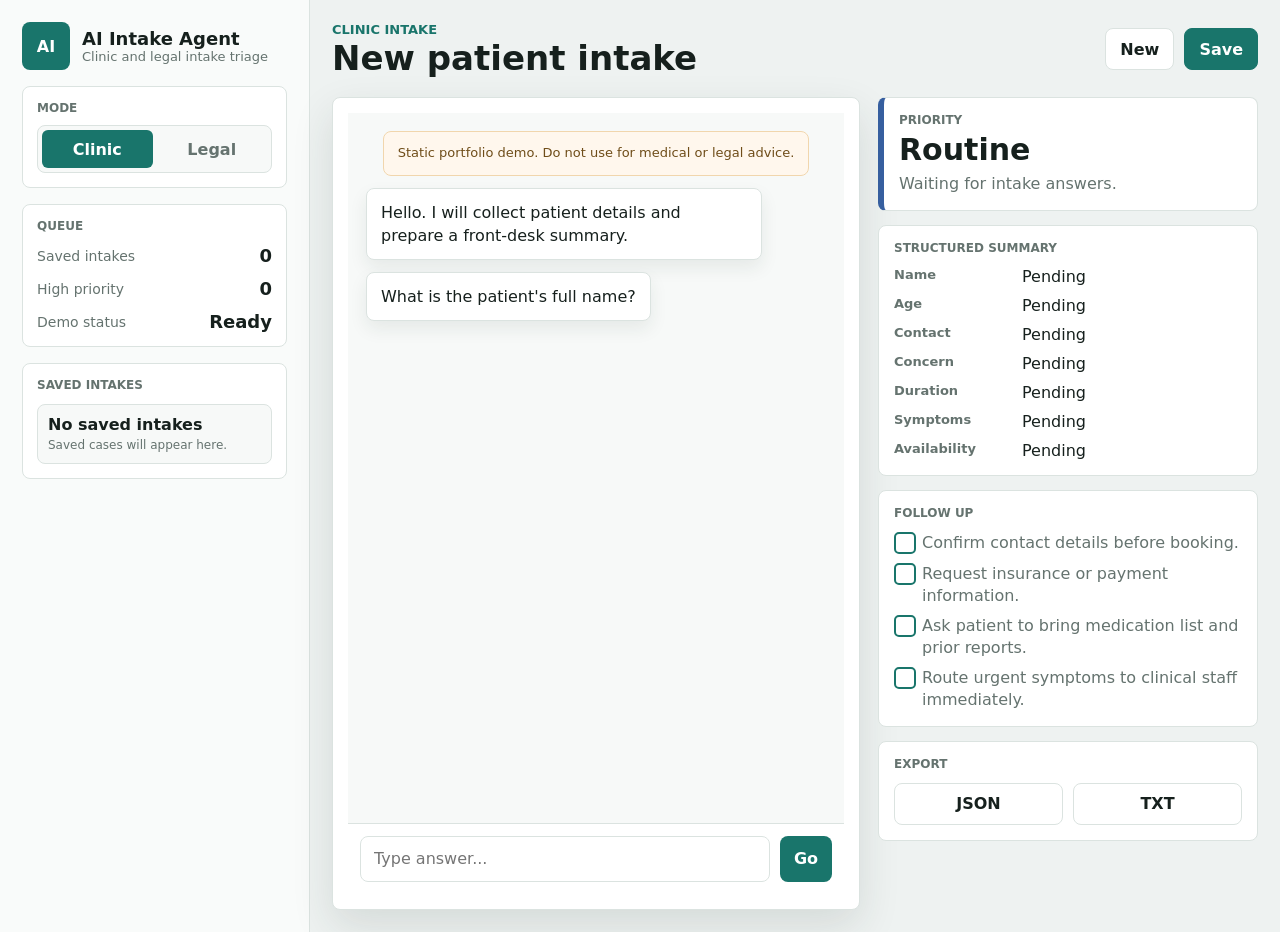
==== index.html @ abd6bd0a "Add polished static demo for GitHub Pages" ====
<!doctype html>
<html lang="en">
<head>
  <meta charset="utf-8">
  <meta name="viewport" content="width=device-width, initial-scale=1">
  <title>AI Intake Agent - Static Demo</title>
  <style>
    :root {
      color-scheme: light;
      --bg: #eef2f1;
      --surface: #ffffff;
      --surface-soft: #f7f9f8;
      --ink: #16201d;
      --muted: #65736f;
      --line: #dbe3e0;
      --teal: #19756b;
      --teal-dark: #105b54;
      --blue: #365f9f;
      --amber: #b97818;
      --red: #d45c45;
      --shadow: 0 16px 42px rgba(31, 46, 43, 0.12);
    }
    * { box-sizing: border-box; }
    body {
      margin: 0;
      min-height: 100vh;
      background: var(--bg);
      color: var(--ink);
      font-family: Inter, ui-sans-serif, system-ui, -apple-system, BlinkMacSystemFont, "Segoe UI", sans-serif;
    }
    button, input, textarea, select { font: inherit; }
    button { cursor: pointer; }
    .app-shell { display: grid; grid-template-columns: 310px minmax(0, 1fr); min-height: 100vh; }
    .sidebar { display: flex; flex-direction: column; gap: 16px; padding: 22px; background: #f9fbfa; border-right: 1px solid var(--line); }
    .brand { display: grid; grid-template-columns: 48px 1fr; gap: 12px; align-items: center; min-width: 0; }
    .brand-mark { display: grid; place-items: center; width: 48px; height: 48px; border-radius: 8px; background: var(--teal); color: #fff; font-weight: 900; }
    h1, h2, h3, p { margin: 0; }
    h1 { font-size: 18px; line-height: 1.2; }
    .muted { color: var(--muted); font-size: 13px; }
    .panel, .card { background: var(--surface); border: 1px solid var(--line); border-radius: 8px; }
    .panel { padding: 14px; }
    .label { color: var(--muted); font-size: 12px; font-weight: 800; letter-spacing: 0; text-transform: uppercase; }
    .segment { display: grid; grid-template-columns: 1fr 1fr; gap: 4px; margin-top: 10px; padding: 4px; border-radius: 8px; background: var(--surface-soft); border: 1px solid var(--line); }
    .segment button { min-height: 38px; border: 0; border-radius: 6px; background: transparent; color: var(--muted); font-weight: 800; }
    .segment button.active { background: var(--teal); color: #fff; }
    .metric { display: flex; align-items: center; justify-content: space-between; gap: 12px; padding-top: 12px; color: var(--muted); font-size: 14px; }
    .metric strong { color: var(--ink); font-size: 18px; }
    .saved-list { display: grid; gap: 8px; margin-top: 12px; }
    .saved-item { width: 100%; min-height: 56px; padding: 10px; border: 1px solid var(--line); border-radius: 8px; background: var(--surface-soft); text-align: left; }
    .saved-item strong { display: block; overflow: hidden; text-overflow: ellipsis; white-space: nowrap; }
    .saved-item span { color: var(--muted); font-size: 12px; }
    .workspace { min-width: 0; padding: 22px; }
    .topbar { display: flex; align-items: center; justify-content: space-between; gap: 18px; margin-bottom: 20px; }
    .tag { color: var(--teal); font-size: 13px; font-weight: 900; text-transform: uppercase; }
    h2 { margin-top: 4px; font-size: 34px; line-height: 1.05; }
    .actions { display: flex; gap: 10px; }
    .button { display: inline-flex; align-items: center; justify-content: center; min-height: 42px; padding: 0 14px; border-radius: 8px; border: 1px solid var(--line); background: #fff; color: var(--ink); font-weight: 850; text-decoration: none; }
    .button.primary { border-color: var(--teal); background: var(--teal); color: #fff; }
    .main-grid { display: grid; grid-template-columns: minmax(0, 1fr) 380px; gap: 18px; align-items: start; }
    .chat-card { display: grid; grid-template-rows: minmax(430px, calc(100vh - 190px)) auto; overflow: hidden; box-shadow: var(--shadow); }
    .conversation { display: flex; flex-direction: column; gap: 12px; overflow-y: auto; padding: 18px; background: var(--surface-soft); }
    .message { max-width: 86%; padding: 12px 14px; border-radius: 8px; line-height: 1.45; box-shadow: 0 8px 18px rgba(31, 46, 43, 0.08); }
    .message.agent { align-self: flex-start; background: #fff; border: 1px solid var(--line); }
    .message.user { align-self: flex-end; background: var(--teal); color: #fff; }
    .message.system { align-self: center; max-width: 100%; background: #fff7ed; border: 1px solid #f1d6ad; color: #6f4d19; box-shadow: none; font-size: 13px; }
    .quick-replies { display: flex; flex-wrap: wrap; gap: 8px; margin-top: 8px; }
    .quick-reply { min-height: 34px; padding: 0 10px; border: 1px solid var(--line); border-radius: 999px; background: #fff; color: var(--teal-dark); font-weight: 800; }
    .composer { display: grid; grid-template-columns: 1fr 52px; gap: 10px; padding: 12px; border-top: 1px solid var(--line); background: #fff; }
    .composer input { min-width: 0; height: 46px; border: 1px solid var(--line); border-radius: 8px; padding: 0 13px; color: var(--ink); outline: none; }
    .composer input:focus { border-color: var(--teal); box-shadow: 0 0 0 3px rgba(25, 117, 107, 0.13); }
    .send { width: 52px; min-height: 46px; border: 0; border-radius: 8px; background: var(--teal); color: #fff; font-weight: 900; }
    .summary { display: flex; flex-direction: column; gap: 14px; min-width: 0; }
    .card { padding: 15px; }
    .priority { border-left: 6px solid var(--blue); }
    .priority.medium { border-left-color: var(--amber); }
    .priority.high { border-left-color: var(--red); }
    .priority-value { margin-top: 8px; font-size: 30px; font-weight: 900; line-height: 1; }
    .priority p { margin-top: 8px; color: var(--muted); line-height: 1.4; }
    .summary-list { display: grid; gap: 10px; margin-top: 12px; }
    .summary-row { display: grid; grid-template-columns: 118px minmax(0, 1fr); gap: 10px; }
    .summary-row b { color: var(--muted); font-size: 13px; }
    .summary-row span { overflow-wrap: anywhere; }
    .checklist { display: grid; gap: 9px; margin: 12px 0 0; padding: 0; list-style: none; }
    .checklist li { display: grid; grid-template-columns: 20px 1fr; gap: 8px; color: var(--muted); line-height: 1.35; }
    .checklist li:before { content: ""; width: 18px; height: 18px; border-radius: 5px; border: 2px solid var(--teal); }
    .export-row { display: grid; grid-template-columns: 1fr 1fr; gap: 10px; margin-top: 12px; }
    @media (max-width: 1040px) { .app-shell, .main-grid { grid-template-columns: 1fr; } .sidebar { border-right: 0; border-bottom: 1px solid var(--line); } .chat-card { grid-template-rows: minmax(420px, 58vh) auto; } }
    @media (max-width: 680px) { .sidebar, .workspace { padding: 14px; } .topbar { align-items: stretch; flex-direction: column; } h2 { font-size: 28px; } .actions, .export-row { display: grid; grid-template-columns: 1fr 1fr; } .message { max-width: 94%; } .summary-row { grid-template-columns: 1fr; gap: 3px; } }
  </style>
</head>
<body>
  <main class="app-shell">
    <aside class="sidebar" aria-label="Workspace">
      <div class="brand"><div class="brand-mark">AI</div><div><h1>AI Intake Agent</h1><p class="muted">Clinic and legal intake triage</p></div></div>
      <section class="panel"><div class="label">Mode</div><div class="segment"><button class="active" data-mode="clinic">Clinic</button><button data-mode="legal">Legal</button></div></section>
      <section class="panel"><div class="label">Queue</div><div class="metric"><span>Saved intakes</span><strong id="savedCount">0</strong></div><div class="metric"><span>High priority</span><strong id="urgentCount">0</strong></div><div class="metric"><span>Demo status</span><strong>Ready</strong></div></section>
      <section class="panel"><div class="label">Saved Intakes</div><div class="saved-list" id="savedList"></div></section>
    </aside>
    <section class="workspace">
      <header class="topbar"><div><p class="tag" id="modeLabel">Clinic intake</p><h2 id="screenTitle">New patient intake</h2></div><div class="actions"><button class="button" id="newIntake">New</button><button class="button primary" id="saveCase">Save</button></div></header>
      <div class="main-grid">
        <section class="card chat-card" aria-label="Intake chat"><div class="conversation" id="conversation"></div><form class="composer" id="composer"><input id="answerInput" autocomplete="off" placeholder="Type answer..."><button class="send" type="submit">Go</button></form></section>
        <aside class="summary" aria-label="Summary">
          <section class="card priority" id="priorityCard"><div class="label">Priority</div><div class="priority-value" id="priorityValue">Routine</div><p id="priorityReason">Waiting for intake answers.</p></section>
          <section class="card"><div class="label">Structured Summary</div><div class="summary-list" id="summaryList"></div></section>
          <section class="card"><div class="label">Follow Up</div><ul class="checklist" id="followUpList"></ul></section>
          <section class="card"><div class="label">Export</div><div class="export-row"><button class="button" id="downloadJson">JSON</button><button class="button" id="downloadTxt">TXT</button></div></section>
        </aside>
      </div>
    </section>
  </main>
<script>
const flows={clinic:{label:"Clinic intake",title:"New patient intake",intro:"Hello. I will collect patient details and prepare a front-desk summary.",fields:[["name","Name","What is the patient's full name?"],["age","Age","What is the patient's age?"],["contact","Contact","What phone number or email should the clinic use?"],["concern","Concern","What is the main health concern or appointment reason?"],["duration","Duration","When did this start?",["Today","This week","1-4 weeks","More than a month"]],["symptoms","Symptoms","Any symptoms, medications, allergies, or relevant history?"],["availability","Availability","What appointment time works best?",["Morning","Afternoon","Evening","Any time"]]],follow:["Confirm contact details before booking.","Request insurance or payment information.","Ask patient to bring medication list and prior reports.","Route urgent symptoms to clinical staff immediately."],high:["chest pain","cannot breathe","can't breathe","severe bleeding","stroke","unconscious","suicide","overdose"],medium:["high fever","difficulty breathing","severe pain","fainted","infection","injury"]},legal:{label:"Legal intake",title:"New client intake",intro:"Hello. I will collect matter details and prepare an attorney review summary.",fields:[["name","Name","What is the client's full name?"],["contact","Contact","What phone number or email should the firm use?"],["matter","Matter","What type of legal matter is this?",["Family","Immigration","Contract","Property","Employment"]],["party","Other Party","Who is the opposing party or related organization, if any?"],["deadline","Deadline","Is there a court date, filing deadline, notice date, or urgent timeline?"],["summary","Summary","Briefly describe what happened."],["documents","Documents","What documents are available?",["Contract","Notice","Court papers","Emails","None yet"]]],follow:["Run conflict check before consultation.","Collect government ID and key documents.","Confirm jurisdiction and deadline dates.","Route urgent court dates to an attorney immediately."],high:["court today","court tomorrow","deadline today","deadline tomorrow","eviction","arrest","served","deported"],medium:["court","deadline","notice","summons","lawsuit","termination"]}};
const state={mode:"clinic",step:0,answers:{},messages:[],saved:JSON.parse(localStorage.getItem("ai-intake-agent-demo")||"[]")};
const $=s=>document.querySelector(s);const $$=s=>[...document.querySelectorAll(s)];
function flow(){return flows[state.mode]}function esc(v){return String(v??"").replace(/[&<>"']/g,c=>({"&":"&amp;","<":"&lt;",">":"&gt;","\"":"&quot;","'":"&#039;"}[c]))}
function start(){state.step=0;state.answers={};state.messages=[["system","Static portfolio demo. Do not use for medical or legal advice."],["agent",flow().intro]];ask();render()}
function ask(){const field=flow().fields[state.step];state.messages.push(field?["agent",field[2],field[3]||[]]:["agent","Intake complete. The summary, priority, and follow-up list are ready."])}
function send(value){const text=value.trim();const field=flow().fields[state.step];if(!text||!field)return;state.messages.push(["user",text]);state.answers[field[0]]=text;state.step+=1;ask();render()}
function priority(){const text=Object.values(state.answers).join(" ").toLowerCase();const high=flow().high.find(k=>text.includes(k));const medium=flow().medium.find(k=>text.includes(k));if(high)return{level:"High",className:"high",reason:`Flagged because the intake mentions "${high}".`};if(medium)return{level:"Medium",className:"medium",reason:`Review soon because the intake mentions "${medium}".`};return{level:"Routine",className:"",reason:Object.keys(state.answers).length?"No urgent terms detected in the current intake.":"Waiting for intake answers."}}
function rows(){return flow().fields.map(f=>({label:f[1],value:state.answers[f[0]]||"Pending"}))}
function render(){renderHeader();renderMessages();renderSummary();renderSaved()}
function renderHeader(){$("#modeLabel").textContent=flow().label;$("#screenTitle").textContent=flow().title;$$(".segment button").forEach(b=>b.classList.toggle("active",b.dataset.mode===state.mode))}
function renderMessages(){const box=$("#conversation");box.innerHTML="";state.messages.forEach((message,index)=>{const el=document.createElement("div");el.className=`message ${message[0]}`;el.textContent=message[1];if(message[2]?.length&&index===state.messages.length-1){const replies=document.createElement("div");replies.className="quick-replies";message[2].forEach(reply=>{const b=document.createElement("button");b.type="button";b.className="quick-reply";b.textContent=reply;b.onclick=()=>send(reply);replies.append(b)});el.append(replies)}box.append(el)});box.scrollTop=box.scrollHeight}
function renderSummary(){const p=priority();$("#priorityCard").className=`card priority ${p.className}`.trim();$("#priorityValue").textContent=p.level;$("#priorityReason").textContent=p.reason;$("#summaryList").innerHTML=rows().map(r=>`<div class="summary-row"><b>${esc(r.label)}</b><span>${esc(r.value)}</span></div>`).join("");$("#followUpList").innerHTML=flow().follow.map(item=>`<li>${esc(item)}</li>`).join("")}
function renderSaved(){$("#savedCount").textContent=state.saved.length;$("#urgentCount").textContent=state.saved.filter(item=>item.priority==="High").length;$("#savedList").innerHTML=state.saved.length?state.saved.slice(0,7).map(item=>`<button class="saved-item"><strong>${esc(item.name||"Unnamed intake")}</strong><span>${esc(item.mode)} | ${esc(item.priority)}</span></button>`).join(""):`<div class="saved-item"><strong>No saved intakes</strong><span>Saved cases will appear here.</span></div>`}
function payload(){const p=priority();return{product:"AI Intake Agent",mode:flow().label,priority:p.level,priorityReason:p.reason,summary:Object.fromEntries(rows().map(r=>[r.label,r.value])),followUp:flow().follow,createdAt:new Date().toISOString()}}
function download(name,content,type){const url=URL.createObjectURL(new Blob([content],{type}));const a=document.createElement("a");a.href=url;a.download=name;a.click();URL.revokeObjectURL(url)}
$("#composer").addEventListener("submit",e=>{e.preventDefault();send($("#answerInput").value);$("#answerInput").value=""});$$(".segment button").forEach(b=>b.onclick=()=>{state.mode=b.dataset.mode;start()});$("#newIntake").onclick=start;$("#saveCase").onclick=()=>{if(!Object.keys(state.answers).length){alert("Add intake answers before saving.");return}const p=priority();state.saved.unshift({name:state.answers.name,mode:flow().label,priority:p.level,answers:{...state.answers}});localStorage.setItem("ai-intake-agent-demo",JSON.stringify(state.saved));renderSaved()};$("#downloadJson").onclick=()=>download("intake-summary.json",JSON.stringify(payload(),null,2),"application/json");$("#downloadTxt").onclick=()=>download("intake-summary.txt",JSON.stringify(payload(),null,2),"text/plain");start();
</script>
</body>
</html>
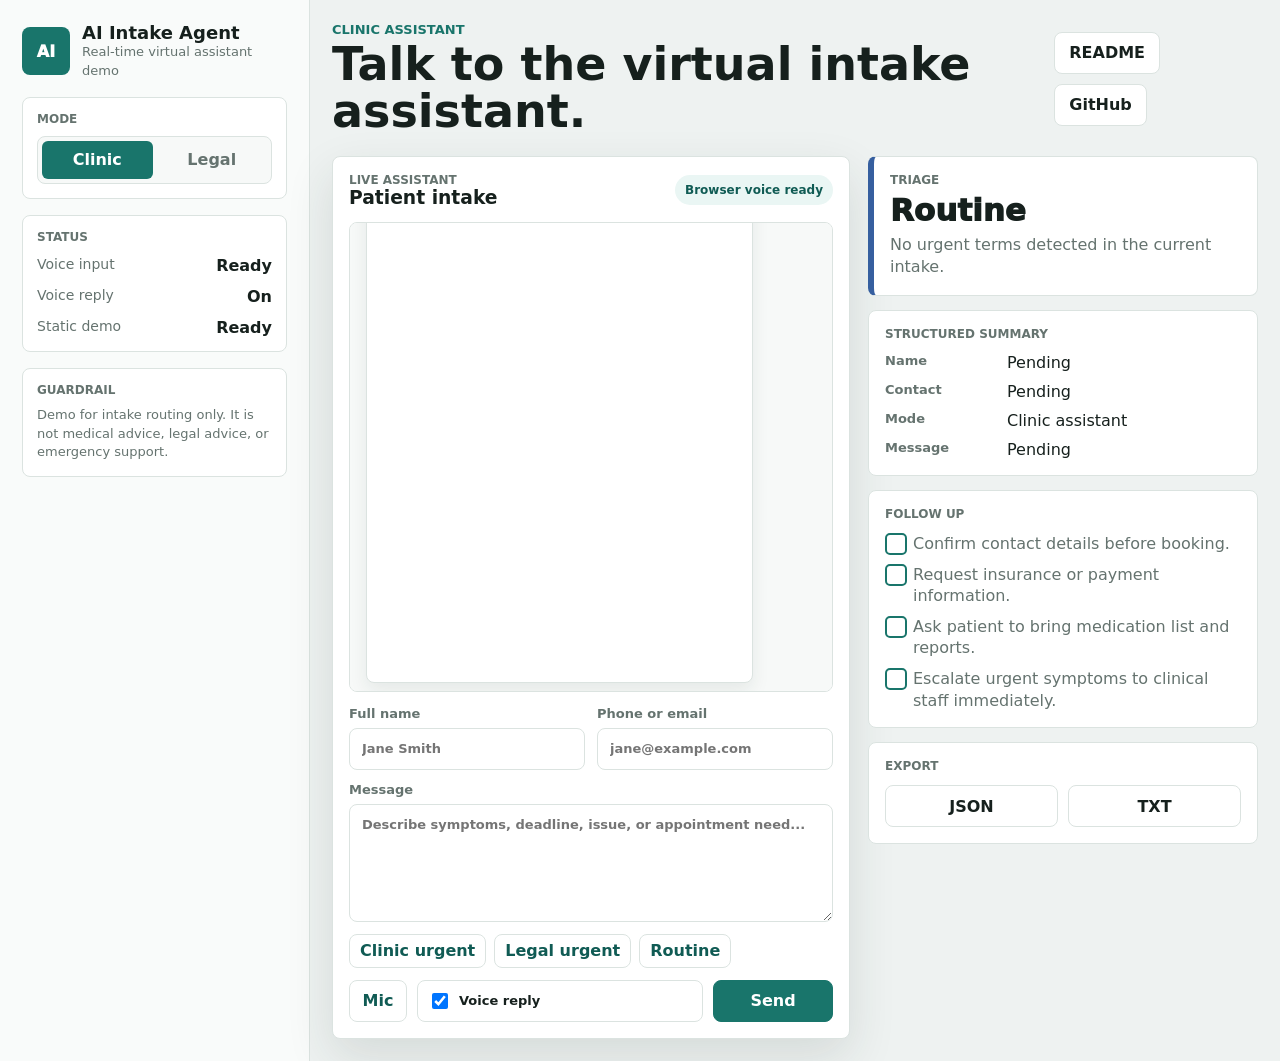
==== commit a386b58f: "Upgrade static demo with voice assistant" ====
--- a/index.html
+++ b/index.html
@@ -3,130 +3,38 @@
 <head>
   <meta charset="utf-8">
   <meta name="viewport" content="width=device-width, initial-scale=1">
-  <title>AI Intake Agent - Static Demo</title>
+  <title>AI Intake Agent - Voice Demo</title>
   <style>
-    :root {
-      color-scheme: light;
-      --bg: #eef2f1;
-      --surface: #ffffff;
-      --surface-soft: #f7f9f8;
-      --ink: #16201d;
-      --muted: #65736f;
-      --line: #dbe3e0;
-      --teal: #19756b;
-      --teal-dark: #105b54;
-      --blue: #365f9f;
-      --amber: #b97818;
-      --red: #d45c45;
-      --shadow: 0 16px 42px rgba(31, 46, 43, 0.12);
-    }
-    * { box-sizing: border-box; }
-    body {
-      margin: 0;
-      min-height: 100vh;
-      background: var(--bg);
-      color: var(--ink);
-      font-family: Inter, ui-sans-serif, system-ui, -apple-system, BlinkMacSystemFont, "Segoe UI", sans-serif;
-    }
-    button, input, textarea, select { font: inherit; }
-    button { cursor: pointer; }
-    .app-shell { display: grid; grid-template-columns: 310px minmax(0, 1fr); min-height: 100vh; }
-    .sidebar { display: flex; flex-direction: column; gap: 16px; padding: 22px; background: #f9fbfa; border-right: 1px solid var(--line); }
-    .brand { display: grid; grid-template-columns: 48px 1fr; gap: 12px; align-items: center; min-width: 0; }
-    .brand-mark { display: grid; place-items: center; width: 48px; height: 48px; border-radius: 8px; background: var(--teal); color: #fff; font-weight: 900; }
-    h1, h2, h3, p { margin: 0; }
-    h1 { font-size: 18px; line-height: 1.2; }
-    .muted { color: var(--muted); font-size: 13px; }
-    .panel, .card { background: var(--surface); border: 1px solid var(--line); border-radius: 8px; }
-    .panel { padding: 14px; }
-    .label { color: var(--muted); font-size: 12px; font-weight: 800; letter-spacing: 0; text-transform: uppercase; }
-    .segment { display: grid; grid-template-columns: 1fr 1fr; gap: 4px; margin-top: 10px; padding: 4px; border-radius: 8px; background: var(--surface-soft); border: 1px solid var(--line); }
-    .segment button { min-height: 38px; border: 0; border-radius: 6px; background: transparent; color: var(--muted); font-weight: 800; }
-    .segment button.active { background: var(--teal); color: #fff; }
-    .metric { display: flex; align-items: center; justify-content: space-between; gap: 12px; padding-top: 12px; color: var(--muted); font-size: 14px; }
-    .metric strong { color: var(--ink); font-size: 18px; }
-    .saved-list { display: grid; gap: 8px; margin-top: 12px; }
-    .saved-item { width: 100%; min-height: 56px; padding: 10px; border: 1px solid var(--line); border-radius: 8px; background: var(--surface-soft); text-align: left; }
-    .saved-item strong { display: block; overflow: hidden; text-overflow: ellipsis; white-space: nowrap; }
-    .saved-item span { color: var(--muted); font-size: 12px; }
-    .workspace { min-width: 0; padding: 22px; }
-    .topbar { display: flex; align-items: center; justify-content: space-between; gap: 18px; margin-bottom: 20px; }
-    .tag { color: var(--teal); font-size: 13px; font-weight: 900; text-transform: uppercase; }
-    h2 { margin-top: 4px; font-size: 34px; line-height: 1.05; }
-    .actions { display: flex; gap: 10px; }
-    .button { display: inline-flex; align-items: center; justify-content: center; min-height: 42px; padding: 0 14px; border-radius: 8px; border: 1px solid var(--line); background: #fff; color: var(--ink); font-weight: 850; text-decoration: none; }
-    .button.primary { border-color: var(--teal); background: var(--teal); color: #fff; }
-    .main-grid { display: grid; grid-template-columns: minmax(0, 1fr) 380px; gap: 18px; align-items: start; }
-    .chat-card { display: grid; grid-template-rows: minmax(430px, calc(100vh - 190px)) auto; overflow: hidden; box-shadow: var(--shadow); }
-    .conversation { display: flex; flex-direction: column; gap: 12px; overflow-y: auto; padding: 18px; background: var(--surface-soft); }
-    .message { max-width: 86%; padding: 12px 14px; border-radius: 8px; line-height: 1.45; box-shadow: 0 8px 18px rgba(31, 46, 43, 0.08); }
-    .message.agent { align-self: flex-start; background: #fff; border: 1px solid var(--line); }
-    .message.user { align-self: flex-end; background: var(--teal); color: #fff; }
-    .message.system { align-self: center; max-width: 100%; background: #fff7ed; border: 1px solid #f1d6ad; color: #6f4d19; box-shadow: none; font-size: 13px; }
-    .quick-replies { display: flex; flex-wrap: wrap; gap: 8px; margin-top: 8px; }
-    .quick-reply { min-height: 34px; padding: 0 10px; border: 1px solid var(--line); border-radius: 999px; background: #fff; color: var(--teal-dark); font-weight: 800; }
-    .composer { display: grid; grid-template-columns: 1fr 52px; gap: 10px; padding: 12px; border-top: 1px solid var(--line); background: #fff; }
-    .composer input { min-width: 0; height: 46px; border: 1px solid var(--line); border-radius: 8px; padding: 0 13px; color: var(--ink); outline: none; }
-    .composer input:focus { border-color: var(--teal); box-shadow: 0 0 0 3px rgba(25, 117, 107, 0.13); }
-    .send { width: 52px; min-height: 46px; border: 0; border-radius: 8px; background: var(--teal); color: #fff; font-weight: 900; }
-    .summary { display: flex; flex-direction: column; gap: 14px; min-width: 0; }
-    .card { padding: 15px; }
-    .priority { border-left: 6px solid var(--blue); }
-    .priority.medium { border-left-color: var(--amber); }
-    .priority.high { border-left-color: var(--red); }
-    .priority-value { margin-top: 8px; font-size: 30px; font-weight: 900; line-height: 1; }
-    .priority p { margin-top: 8px; color: var(--muted); line-height: 1.4; }
-    .summary-list { display: grid; gap: 10px; margin-top: 12px; }
-    .summary-row { display: grid; grid-template-columns: 118px minmax(0, 1fr); gap: 10px; }
-    .summary-row b { color: var(--muted); font-size: 13px; }
-    .summary-row span { overflow-wrap: anywhere; }
-    .checklist { display: grid; gap: 9px; margin: 12px 0 0; padding: 0; list-style: none; }
-    .checklist li { display: grid; grid-template-columns: 20px 1fr; gap: 8px; color: var(--muted); line-height: 1.35; }
-    .checklist li:before { content: ""; width: 18px; height: 18px; border-radius: 5px; border: 2px solid var(--teal); }
-    .export-row { display: grid; grid-template-columns: 1fr 1fr; gap: 10px; margin-top: 12px; }
-    @media (max-width: 1040px) { .app-shell, .main-grid { grid-template-columns: 1fr; } .sidebar { border-right: 0; border-bottom: 1px solid var(--line); } .chat-card { grid-template-rows: minmax(420px, 58vh) auto; } }
-    @media (max-width: 680px) { .sidebar, .workspace { padding: 14px; } .topbar { align-items: stretch; flex-direction: column; } h2 { font-size: 28px; } .actions, .export-row { display: grid; grid-template-columns: 1fr 1fr; } .message { max-width: 94%; } .summary-row { grid-template-columns: 1fr; gap: 3px; } }
+    :root{color-scheme:light;--bg:#eef2f1;--surface:#fff;--soft:#f7f9f8;--ink:#16201d;--muted:#65736f;--line:#dbe3e0;--teal:#19756b;--teal-dark:#105b54;--blue:#365f9f;--amber:#b97818;--red:#d45c45;--shadow:0 18px 48px rgba(31,46,43,.12)}
+    *{box-sizing:border-box}body{margin:0;min-height:100vh;background:var(--bg);color:var(--ink);font-family:Inter,ui-sans-serif,system-ui,-apple-system,BlinkMacSystemFont,"Segoe UI",sans-serif}button,input,textarea{font:inherit}button{cursor:pointer}h1,h2,h3,p{margin:0}.muted{color:var(--muted);font-size:13px;line-height:1.45}.app{display:grid;grid-template-columns:310px minmax(0,1fr);min-height:100vh}.side{display:flex;flex-direction:column;gap:16px;padding:22px;background:#f9fbfa;border-right:1px solid var(--line)}.brand{display:grid;grid-template-columns:48px 1fr;gap:12px;align-items:center}.mark{display:grid;place-items:center;width:48px;height:48px;border-radius:8px;background:var(--teal);color:#fff;font-weight:950}h1{font-size:18px}.panel,.card{background:var(--surface);border:1px solid var(--line);border-radius:8px}.panel{padding:14px}.label{color:var(--muted);font-size:12px;font-weight:850;letter-spacing:0;text-transform:uppercase}.segment{display:grid;grid-template-columns:1fr 1fr;gap:4px;margin-top:10px;padding:4px;border:1px solid var(--line);border-radius:8px;background:var(--soft)}.segment button{min-height:38px;border:0;border-radius:6px;background:transparent;color:var(--muted);font-weight:850}.segment button.active{background:var(--teal);color:#fff}.metric{display:flex;justify-content:space-between;gap:12px;padding-top:12px;color:var(--muted);font-size:14px}.metric strong{color:var(--ink);font-size:16px}.work{padding:22px;min-width:0}.top{display:flex;align-items:center;justify-content:space-between;gap:18px;margin-bottom:20px}.tag{color:var(--teal);font-size:13px;font-weight:900;text-transform:uppercase}h2{margin-top:4px;max-width:720px;font-size:clamp(28px,4vw,46px);line-height:1.03}.actions{display:flex;gap:10px;flex-wrap:wrap}.button,.chip,.icon{display:inline-flex;align-items:center;justify-content:center;border-radius:8px;font-weight:850;text-decoration:none}.button{min-height:42px;padding:0 14px;border:1px solid var(--line);background:#fff;color:var(--ink)}.button.primary{border-color:var(--teal);background:var(--teal);color:#fff}.grid{display:grid;grid-template-columns:minmax(0,1fr)390px;gap:18px;align-items:start}.card{padding:16px}.assistant{display:grid;grid-template-rows:auto minmax(330px,calc(100vh - 430px)) auto;gap:14px;min-height:calc(100vh - 136px);box-shadow:var(--shadow)}.head{display:flex;align-items:center;justify-content:space-between;gap:14px}.pill{display:inline-flex;align-items:center;min-height:30px;padding:0 10px;border-radius:999px;background:#eaf6f4;color:var(--teal-dark);font-size:12px;font-weight:850;white-space:nowrap}.chat{display:flex;flex-direction:column;gap:12px;overflow-y:auto;padding:16px;border:1px solid var(--line);border-radius:8px;background:var(--soft)}.bubble{max-width:86%;padding:12px 14px;border-radius:8px;line-height:1.45;box-shadow:0 8px 18px rgba(31,46,43,.08)}.bubble.assistant{align-self:flex-start;background:#fff;border:1px solid var(--line)}.bubble.user{align-self:flex-end;background:var(--teal);color:#fff}.form{display:grid;gap:12px}.identity{display:grid;grid-template-columns:1fr 1fr;gap:12px}label{display:grid;gap:7px;color:var(--muted);font-size:13px;font-weight:800}input,textarea{width:100%;min-width:0;border:1px solid var(--line);border-radius:8px;background:#fff;color:var(--ink);outline:none}input{height:42px;padding:0 12px}textarea{padding:11px 12px;resize:vertical;line-height:1.45}input:focus,textarea:focus{border-color:var(--teal);box-shadow:0 0 0 3px rgba(25,117,107,.13)}.examples{display:flex;flex-wrap:wrap;gap:8px}.chip{min-height:34px;padding:0 10px;border:1px solid var(--line);background:#fff;color:var(--teal-dark)}.composer{display:grid;grid-template-columns:auto 1fr 120px;gap:10px;align-items:center}.icon{min-width:58px;min-height:42px;border:1px solid var(--line);background:#fff;color:var(--teal-dark)}.icon.recording{border-color:var(--red);background:#fff1ee;color:var(--red)}.switch{display:flex;align-items:center;gap:8px;min-height:42px;padding:0 10px;border:1px solid var(--line);border-radius:8px;background:#fff;color:var(--ink)}.switch input{width:16px;height:16px}.summary{display:flex;flex-direction:column;gap:14px}.priority{border-left:6px solid var(--blue)}.priority.medium{border-left-color:var(--amber)}.priority.high{border-left-color:var(--red)}.pv{margin-top:8px;font-size:31px;font-weight:950;line-height:1}.priority p{margin-top:8px;color:var(--muted);line-height:1.4}.rows{display:grid;gap:10px;margin-top:12px}.row{display:grid;grid-template-columns:112px minmax(0,1fr);gap:10px}.row b{color:var(--muted);font-size:13px}.row span{overflow-wrap:anywhere}.list{display:grid;gap:9px;margin:12px 0 0;padding:0;list-style:none}.list li{display:grid;grid-template-columns:20px 1fr;gap:8px;color:var(--muted);line-height:1.35}.list li:before{content:"";width:18px;height:18px;border-radius:5px;border:2px solid var(--teal)}.export{display:grid;grid-template-columns:1fr 1fr;gap:10px;margin-top:12px}@media(max-width:1080px){.app,.grid{grid-template-columns:1fr}.side{border-right:0;border-bottom:1px solid var(--line)}.assistant{min-height:auto;grid-template-rows:auto minmax(360px,52vh) auto}}@media(max-width:700px){.side,.work{padding:14px}.top,.head{align-items:stretch;flex-direction:column}.identity,.composer,.row,.export{grid-template-columns:1fr}.actions{display:grid;grid-template-columns:1fr 1fr}.bubble{max-width:94%}.button,.icon{width:100%}}
   </style>
 </head>
 <body>
-  <main class="app-shell">
-    <aside class="sidebar" aria-label="Workspace">
-      <div class="brand"><div class="brand-mark">AI</div><div><h1>AI Intake Agent</h1><p class="muted">Clinic and legal intake triage</p></div></div>
-      <section class="panel"><div class="label">Mode</div><div class="segment"><button class="active" data-mode="clinic">Clinic</button><button data-mode="legal">Legal</button></div></section>
-      <section class="panel"><div class="label">Queue</div><div class="metric"><span>Saved intakes</span><strong id="savedCount">0</strong></div><div class="metric"><span>High priority</span><strong id="urgentCount">0</strong></div><div class="metric"><span>Demo status</span><strong>Ready</strong></div></section>
-      <section class="panel"><div class="label">Saved Intakes</div><div class="saved-list" id="savedList"></div></section>
-    </aside>
-    <section class="workspace">
-      <header class="topbar"><div><p class="tag" id="modeLabel">Clinic intake</p><h2 id="screenTitle">New patient intake</h2></div><div class="actions"><button class="button" id="newIntake">New</button><button class="button primary" id="saveCase">Save</button></div></header>
-      <div class="main-grid">
-        <section class="card chat-card" aria-label="Intake chat"><div class="conversation" id="conversation"></div><form class="composer" id="composer"><input id="answerInput" autocomplete="off" placeholder="Type answer..."><button class="send" type="submit">Go</button></form></section>
-        <aside class="summary" aria-label="Summary">
-          <section class="card priority" id="priorityCard"><div class="label">Priority</div><div class="priority-value" id="priorityValue">Routine</div><p id="priorityReason">Waiting for intake answers.</p></section>
-          <section class="card"><div class="label">Structured Summary</div><div class="summary-list" id="summaryList"></div></section>
-          <section class="card"><div class="label">Follow Up</div><ul class="checklist" id="followUpList"></ul></section>
-          <section class="card"><div class="label">Export</div><div class="export-row"><button class="button" id="downloadJson">JSON</button><button class="button" id="downloadTxt">TXT</button></div></section>
-        </aside>
-      </div>
-    </section>
-  </main>
+<main class="app">
+  <aside class="side">
+    <div class="brand"><div class="mark">AI</div><div><h1>AI Intake Agent</h1><p class="muted">Real-time virtual assistant demo</p></div></div>
+    <section class="panel"><div class="label">Mode</div><div class="segment" id="modeTabs"><button class="active" data-mode="clinic">Clinic</button><button data-mode="legal">Legal</button></div></section>
+    <section class="panel"><div class="label">Status</div><div class="metric"><span>Voice input</span><strong id="voiceStatus">Checking</strong></div><div class="metric"><span>Voice reply</span><strong>On</strong></div><div class="metric"><span>Static demo</span><strong>Ready</strong></div></section>
+    <section class="panel"><div class="label">Guardrail</div><p class="muted" style="margin-top:9px">Demo for intake routing only. It is not medical advice, legal advice, or emergency support.</p></section>
+  </aside>
+  <section class="work">
+    <header class="top"><div><p class="tag" id="modeLabel">Clinic assistant</p><h2>Talk to the virtual intake assistant.</h2></div><div class="actions"><a class="button" href="./README.md">README</a><a class="button" href="https://github.com/guptashriom85-boop/ai-intake-agent">GitHub</a></div></header>
+    <div class="grid">
+      <section class="card assistant"><div class="head"><div><div class="label">Live Assistant</div><h3 id="assistantTitle">Patient intake</h3></div><span class="pill">Browser voice ready</span></div><div class="chat" id="chat"></div><form class="form" id="form"><div class="identity"><label>Full name<input id="name" required placeholder="Jane Smith"></label><label>Phone or email<input id="contact" required placeholder="jane@example.com"></label></div><label>Message<textarea id="message" rows="5" required placeholder="Describe symptoms, deadline, issue, or appointment need..."></textarea></label><div class="examples"><button class="chip" type="button" data-example="I have high fever and severe pain since yesterday. I need a doctor appointment today.">Clinic urgent</button><button class="chip" type="button" data-example="I received an eviction notice and the deadline is tomorrow. I need legal help urgently.">Legal urgent</button><button class="chip" type="button" data-example="I want a routine consultation next week and can share documents before the call.">Routine</button></div><div class="composer"><button class="icon" id="mic" type="button">Mic</button><label class="switch"><input id="speak" type="checkbox" checked> Voice reply</label><button class="button primary" type="submit">Send</button></div></form></section>
+      <aside class="summary"><section class="card priority" id="priority"><div class="label">Triage</div><div class="pv" id="risk">Routine</div><p id="reason">Waiting for intake details.</p></section><section class="card"><div class="label">Structured Summary</div><div class="rows" id="rows"></div></section><section class="card"><div class="label">Follow Up</div><ul class="list" id="follow"></ul></section><section class="card"><div class="label">Export</div><div class="export"><button class="button" id="json" type="button">JSON</button><button class="button" id="txt" type="button">TXT</button></div></section></aside>
+    </div>
+  </section>
+</main>
 <script>
-const flows={clinic:{label:"Clinic intake",title:"New patient intake",intro:"Hello. I will collect patient details and prepare a front-desk summary.",fields:[["name","Name","What is the patient's full name?"],["age","Age","What is the patient's age?"],["contact","Contact","What phone number or email should the clinic use?"],["concern","Concern","What is the main health concern or appointment reason?"],["duration","Duration","When did this start?",["Today","This week","1-4 weeks","More than a month"]],["symptoms","Symptoms","Any symptoms, medications, allergies, or relevant history?"],["availability","Availability","What appointment time works best?",["Morning","Afternoon","Evening","Any time"]]],follow:["Confirm contact details before booking.","Request insurance or payment information.","Ask patient to bring medication list and prior reports.","Route urgent symptoms to clinical staff immediately."],high:["chest pain","cannot breathe","can't breathe","severe bleeding","stroke","unconscious","suicide","overdose"],medium:["high fever","difficulty breathing","severe pain","fainted","infection","injury"]},legal:{label:"Legal intake",title:"New client intake",intro:"Hello. I will collect matter details and prepare an attorney review summary.",fields:[["name","Name","What is the client's full name?"],["contact","Contact","What phone number or email should the firm use?"],["matter","Matter","What type of legal matter is this?",["Family","Immigration","Contract","Property","Employment"]],["party","Other Party","Who is the opposing party or related organization, if any?"],["deadline","Deadline","Is there a court date, filing deadline, notice date, or urgent timeline?"],["summary","Summary","Briefly describe what happened."],["documents","Documents","What documents are available?",["Contract","Notice","Court papers","Emails","None yet"]]],follow:["Run conflict check before consultation.","Collect government ID and key documents.","Confirm jurisdiction and deadline dates.","Route urgent court dates to an attorney immediately."],high:["court today","court tomorrow","deadline today","deadline tomorrow","eviction","arrest","served","deported"],medium:["court","deadline","notice","summons","lawsuit","termination"]}};
-const state={mode:"clinic",step:0,answers:{},messages:[],saved:JSON.parse(localStorage.getItem("ai-intake-agent-demo")||"[]")};
-const $=s=>document.querySelector(s);const $$=s=>[...document.querySelectorAll(s)];
-function flow(){return flows[state.mode]}function esc(v){return String(v??"").replace(/[&<>"']/g,c=>({"&":"&amp;","<":"&lt;",">":"&gt;","\"":"&quot;","'":"&#039;"}[c]))}
-function start(){state.step=0;state.answers={};state.messages=[["system","Static portfolio demo. Do not use for medical or legal advice."],["agent",flow().intro]];ask();render()}
-function ask(){const field=flow().fields[state.step];state.messages.push(field?["agent",field[2],field[3]||[]]:["agent","Intake complete. The summary, priority, and follow-up list are ready."])}
-function send(value){const text=value.trim();const field=flow().fields[state.step];if(!text||!field)return;state.messages.push(["user",text]);state.answers[field[0]]=text;state.step+=1;ask();render()}
-function priority(){const text=Object.values(state.answers).join(" ").toLowerCase();const high=flow().high.find(k=>text.includes(k));const medium=flow().medium.find(k=>text.includes(k));if(high)return{level:"High",className:"high",reason:`Flagged because the intake mentions "${high}".`};if(medium)return{level:"Medium",className:"medium",reason:`Review soon because the intake mentions "${medium}".`};return{level:"Routine",className:"",reason:Object.keys(state.answers).length?"No urgent terms detected in the current intake.":"Waiting for intake answers."}}
-function rows(){return flow().fields.map(f=>({label:f[1],value:state.answers[f[0]]||"Pending"}))}
-function render(){renderHeader();renderMessages();renderSummary();renderSaved()}
-function renderHeader(){$("#modeLabel").textContent=flow().label;$("#screenTitle").textContent=flow().title;$$(".segment button").forEach(b=>b.classList.toggle("active",b.dataset.mode===state.mode))}
-function renderMessages(){const box=$("#conversation");box.innerHTML="";state.messages.forEach((message,index)=>{const el=document.createElement("div");el.className=`message ${message[0]}`;el.textContent=message[1];if(message[2]?.length&&index===state.messages.length-1){const replies=document.createElement("div");replies.className="quick-replies";message[2].forEach(reply=>{const b=document.createElement("button");b.type="button";b.className="quick-reply";b.textContent=reply;b.onclick=()=>send(reply);replies.append(b)});el.append(replies)}box.append(el)});box.scrollTop=box.scrollHeight}
-function renderSummary(){const p=priority();$("#priorityCard").className=`card priority ${p.className}`.trim();$("#priorityValue").textContent=p.level;$("#priorityReason").textContent=p.reason;$("#summaryList").innerHTML=rows().map(r=>`<div class="summary-row"><b>${esc(r.label)}</b><span>${esc(r.value)}</span></div>`).join("");$("#followUpList").innerHTML=flow().follow.map(item=>`<li>${esc(item)}</li>`).join("")}
-function renderSaved(){$("#savedCount").textContent=state.saved.length;$("#urgentCount").textContent=state.saved.filter(item=>item.priority==="High").length;$("#savedList").innerHTML=state.saved.length?state.saved.slice(0,7).map(item=>`<button class="saved-item"><strong>${esc(item.name||"Unnamed intake")}</strong><span>${esc(item.mode)} | ${esc(item.priority)}</span></button>`).join(""):`<div class="saved-item"><strong>No saved intakes</strong><span>Saved cases will appear here.</span></div>`}
-function payload(){const p=priority();return{product:"AI Intake Agent",mode:flow().label,priority:p.level,priorityReason:p.reason,summary:Object.fromEntries(rows().map(r=>[r.label,r.value])),followUp:flow().follow,createdAt:new Date().toISOString()}}
-function download(name,content,type){const url=URL.createObjectURL(new Blob([content],{type}));const a=document.createElement("a");a.href=url;a.download=name;a.click();URL.revokeObjectURL(url)}
-$("#composer").addEventListener("submit",e=>{e.preventDefault();send($("#answerInput").value);$("#answerInput").value=""});$$(".segment button").forEach(b=>b.onclick=()=>{state.mode=b.dataset.mode;start()});$("#newIntake").onclick=start;$("#saveCase").onclick=()=>{if(!Object.keys(state.answers).length){alert("Add intake answers before saving.");return}const p=priority();state.saved.unshift({name:state.answers.name,mode:flow().label,priority:p.level,answers:{...state.answers}});localStorage.setItem("ai-intake-agent-demo",JSON.stringify(state.saved));renderSaved()};$("#downloadJson").onclick=()=>download("intake-summary.json",JSON.stringify(payload(),null,2),"application/json");$("#downloadTxt").onclick=()=>download("intake-summary.txt",JSON.stringify(payload(),null,2),"text/plain");start();
+const flows={clinic:{label:'Clinic assistant',title:'Patient intake',hello:'Hello. Tell me what is happening and I will prepare a triage summary for human review.',fields:['name','contact','message'],follow:['Confirm contact details before booking.','Request insurance or payment information.','Ask patient to bring medication list and reports.','Escalate urgent symptoms to clinical staff immediately.'],high:['chest pain','cannot breathe',"can't breathe",'severe bleeding','stroke','unconscious','overdose'],medium:['high fever','severe pain','difficulty breathing','infection','injury']},legal:{label:'Legal assistant',title:'Client intake',hello:'Hello. Tell me about the matter, deadline, and documents. I will prepare a routing summary for attorney review.',fields:['name','contact','message'],follow:['Run a conflict check before consultation.','Collect ID and key documents.','Confirm jurisdiction and deadline dates.','Escalate urgent court dates to an attorney immediately.'],high:['court today','court tomorrow','deadline today','deadline tomorrow','eviction','arrest','served','deported'],medium:['court','deadline','notice','summons','lawsuit','termination']}};
+let mode='clinic',last={};const $=s=>document.querySelector(s),$$=s=>[...document.querySelectorAll(s)],Rec=window.SpeechRecognition||window.webkitSpeechRecognition,rec=Rec?new Rec():null;
+function esc(v){return String(v??'').replace(/[&<>"']/g,c=>({'&':'&amp;','<':'&lt;','>':'&gt;','"':'&quot;',"'":'&#039;'}[c]))}function flow(){return flows[mode]}function bubble(t,x){const b=document.createElement('div');b.className='bubble '+t;b.textContent=x;$('#chat').append(b);$('#chat').scrollTop=$('#chat').scrollHeight;return b}function speak(x){if(!$('#speak').checked||!speechSynthesis)return;speechSynthesis.cancel();const u=new SpeechSynthesisUtterance(x);u.lang='en-IN';u.rate=.95;speechSynthesis.speak(u)}
+function priority(){const text=($('#message').value+' '+(last.message||'')).toLowerCase(),h=flow().high.find(k=>text.includes(k)),m=flow().medium.find(k=>text.includes(k));if(h)return{level:'High',cls:'high',reason:'Urgent phrase detected: '+h};if(m)return{level:'Medium',cls:'medium',reason:'Review soon because intake mentions: '+m};return{level:'Routine',cls:'',reason:'No urgent terms detected in the current intake.'}}
+function summary(){return{name:$('#name').value||'Pending',contact:$('#contact').value||'Pending',message:last.message||$('#message').value||'Pending',mode:flow().label,priority:priority().level,createdAt:new Date().toISOString()}}function render(){const p=priority(),s=summary();$('#priority').className='card priority '+p.cls;$('#risk').textContent=p.level;$('#reason').textContent=p.reason;$('#rows').innerHTML=`<div class="row"><b>Name</b><span>${esc(s.name)}</span></div><div class="row"><b>Contact</b><span>${esc(s.contact)}</span></div><div class="row"><b>Mode</b><span>${esc(s.mode)}</span></div><div class="row"><b>Message</b><span>${esc(s.message)}</span></div>`;$('#follow').innerHTML=flow().follow.map(x=>`<li>${esc(x)}</li>`).join('')}
+function reply(){const p=priority();return p.level==='High'?'This looks urgent. I have flagged it for immediate human review. Please contact local emergency services for danger or emergency symptoms.':p.level==='Medium'?'I captured this as medium priority. A professional should review it soon and confirm the next step.':'I captured this as routine priority. The summary is ready for review and appointment scheduling.'}
+function setMode(m){mode=m;$$('#modeTabs button').forEach(b=>b.classList.toggle('active',b.dataset.mode===m));$('#modeLabel').textContent=flow().label;$('#assistantTitle').textContent=flow().title;$('#chat').innerHTML='';bubble('assistant',flow().hello);render()}$$('#modeTabs button').forEach(b=>b.onclick=()=>setMode(b.dataset.mode));$$('[data-example]').forEach(b=>b.onclick=()=>{$('#message').value=b.dataset.example;render()});$('#message').addEventListener('input',render);$('#form').onsubmit=e=>{e.preventDefault();const msg=$('#message').value.trim();if(!msg)return;last=summary();last.message=msg;bubble('user',msg);const r=reply();bubble('assistant',r);speak(r);$('#message').value='';render()};
+function download(name,text,type){const url=URL.createObjectURL(new Blob([text],{type})),a=document.createElement('a');a.href=url;a.download=name;a.click();URL.revokeObjectURL(url)}$('#json').onclick=()=>download('intake-summary.json',JSON.stringify(summary(),null,2),'application/json');$('#txt').onclick=()=>download('intake-summary.txt',Object.entries(summary()).map(([k,v])=>`${k}: ${v}`).join('\n'),'text/plain');
+if(rec){$('#voiceStatus').textContent='Ready';rec.lang='en-IN';rec.interimResults=true;rec.onstart=()=>{$('#mic').classList.add('recording');$('#mic').textContent='Stop'};rec.onend=()=>{$('#mic').classList.remove('recording');$('#mic').textContent='Mic'};rec.onresult=e=>{let t='';for(let i=e.resultIndex;i<e.results.length;i++)t+=e.results[i][0].transcript;$('#message').value=t.trim();render()};$('#mic').onclick=()=>$('#mic').classList.contains('recording')?rec.stop():rec.start()}else{$('#voiceStatus').textContent='Text only';$('#mic').disabled=true}setMode('clinic');
 </script>
 </body>
 </html>
